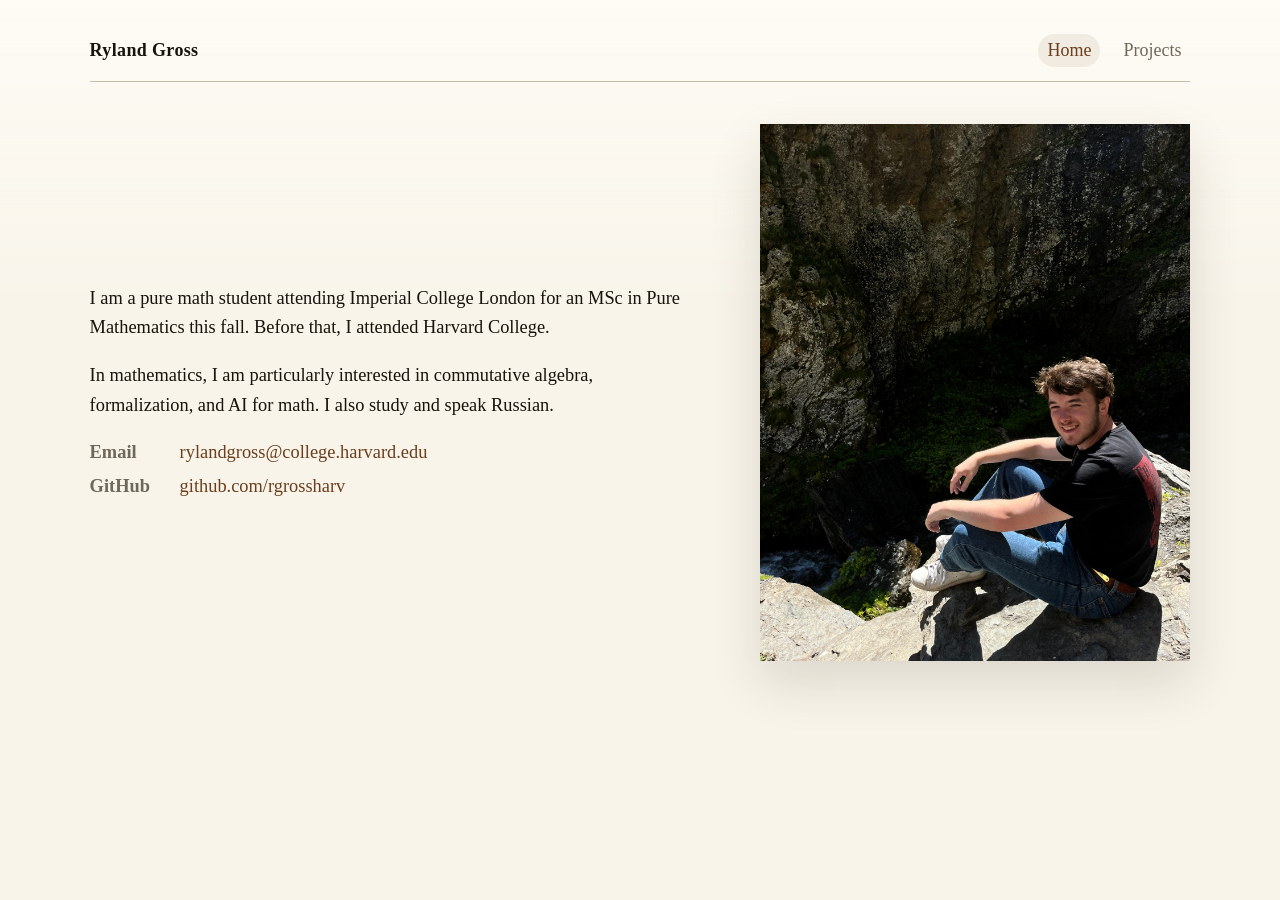
==== index.html @ 76264992 "Add GIMPS status to projects" ====
<!DOCTYPE html>
<html lang="en">
<head>
  <meta charset="utf-8" />
  <meta name="viewport" content="width=device-width, initial-scale=1" />
  <title>Ryland Gross</title>
  <link rel="stylesheet" href="styles.css?v=20260619" />
</head>
<body>
  <div class="page-shell">
    <header class="site-header" aria-label="Site header">
      <div class="wordmark">Ryland Gross</div>
      <nav class="nav-links" aria-label="Main navigation">
        <a href="index.html" aria-current="page">Home</a>
        <a href="projects.html">Projects</a>
      </nav>
    </header>

    <main>
      <section class="intro-grid">
        <div class="intro-copy">
          <p>
            I am a pure math student attending Imperial College London for an MSc in
            Pure Mathematics this fall. Before that, I attended Harvard College.
          </p>
          <p>
            In mathematics, I am particularly interested in commutative algebra,
            formalization, and AI for math. I also study and speak Russian.
          </p>
          <dl class="contact-list">
            <div>
              <dt>Email</dt>
              <dd><a href="mailto:rylandgross@college.harvard.edu">rylandgross@college.harvard.edu</a></dd>
            </div>
            <div>
              <dt>GitHub</dt>
              <dd><a href="https://github.com/rgrossharv" target="_blank" rel="noreferrer">github.com/rgrossharv</a></dd>
            </div>
          </dl>
        </div>
        <figure class="portrait-frame">
          <img src="IMG_8536.jpeg" alt="Ryland Gross" />
        </figure>
      </section>
    </main>
  </div>
</body>
</html>
---- styles.css ----
:root {
  --paper: #f8f4ea;
  --paper-soft: #fffdf7;
  --ink: #17130d;
  --muted: #6f6759;
  --rule: #c7bda9;
  --rule-soft: #e5dccb;
  --link: #6b3f1d;
  --link-hover: #9c5b28;
  --accent: #35645a;
  --accent-soft: #dbe8e1;
  --shadow: rgba(55, 42, 23, 0.14);
}

* {
  box-sizing: border-box;
}

html {
  background: var(--paper);
}

body {
  margin: 0;
  color: var(--ink);
  font-family: Georgia, "Times New Roman", serif;
  font-size: 18px;
  line-height: 1.6;
  background:
    linear-gradient(180deg, rgba(255, 253, 247, 0.82), rgba(248, 244, 234, 0) 310px),
    var(--paper);
  padding: 34px clamp(20px, 7vw, 96px) 64px;
}

a,
a:visited,
a:hover {
  color: var(--link);
  text-decoration: none;
  transition: color 160ms ease, background-color 160ms ease;
}

a:hover {
  color: var(--link-hover);
}

a:focus-visible {
  border-radius: 3px;
  outline: 2px solid color-mix(in srgb, var(--link) 45%, transparent);
  outline-offset: 3px;
}

.page-shell {
  width: min(1120px, 100%);
  margin: 0 auto;
}

.site-header {
  display: flex;
  align-items: baseline;
  justify-content: space-between;
  gap: 18px;
  border-bottom: 1px solid var(--rule);
  padding-bottom: 14px;
  margin-bottom: 42px;
}

.wordmark {
  font-weight: 700;
  letter-spacing: 0.02em;
}

.nav-links {
  display: flex;
  flex-wrap: wrap;
  justify-content: flex-end;
  gap: 8px 14px;
}

.nav-links a {
  border-radius: 999px;
  color: var(--muted);
  padding: 2px 9px;
}

.nav-links a:hover,
.nav-links a[aria-current="page"] {
  background: rgba(107, 63, 29, 0.08);
  color: var(--link);
}

h1,
h2,
h3,
p {
  margin-top: 0;
}

h1,
h2,
h3 {
  font-size: 1rem;
  line-height: 1.6;
  margin-bottom: 0.35em;
}

h1 {
  font-weight: 700;
}

h2,
h3 {
  font-weight: 700;
}

p {
  margin-bottom: 1em;
}

.intro-grid {
  display: grid;
  grid-template-columns: minmax(0, 1fr) minmax(320px, 430px);
  gap: clamp(32px, 7vw, 80px);
  align-items: center;
  font-size: 1.15rem;
}

.contact-list {
  display: grid;
  gap: 4px;
  margin: 18px 0 0;
}

.contact-list div {
  display: grid;
  grid-template-columns: 78px minmax(0, 1fr);
  gap: 12px;
}

.contact-list dt {
  font-weight: 700;
  color: var(--muted);
}

.contact-list dd {
  margin: 0;
  overflow-wrap: anywhere;
}

.portrait-frame {
  margin: 0;
}

.portrait-frame img {
  box-shadow: 0 22px 48px var(--shadow);
  display: block;
  width: 100%;
  aspect-ratio: 4 / 5;
  object-fit: cover;
  object-position: 42% 52%;
}

.project-ledger {
  display: grid;
  gap: 18px;
}

.project-entry {
  display: grid;
  grid-template-columns: 160px minmax(0, 1fr);
  gap: 18px;
}

.project-entry-featured {
  border-top: 1px solid var(--rule);
  padding-top: 18px;
}

.project-entry + .project-entry {
  margin-top: 4px;
}

.project-meta {
  color: var(--muted);
  font-style: italic;
}

.projects-intro {
  margin-bottom: 38px;
  max-width: 760px;
}

.projects-intro h1,
.gimps-heading h2 {
  font-size: 1.9rem;
  font-weight: 400;
  line-height: 1.18;
  margin-bottom: 0.42em;
}

.projects-intro p:last-child,
.gimps-heading p {
  color: var(--muted);
}

.section-kicker {
  color: var(--accent);
  font-size: 0.82rem;
  font-style: italic;
  margin-bottom: 0.5em;
}

.gimps-section {
  border-top: 1px solid var(--rule);
  margin-top: 42px;
  padding-top: 28px;
}

.gimps-heading {
  display: grid;
  grid-template-columns: minmax(0, 1fr) minmax(240px, 430px);
  gap: 18px;
  margin-bottom: 22px;
}

.gimps-heading p {
  margin-bottom: 0;
}

.gimps-grid {
  display: grid;
  gap: 16px;
  grid-template-columns: repeat(2, minmax(0, 1fr));
}

.gimps-card {
  background: color-mix(in srgb, var(--paper-soft) 78%, transparent);
  border: 1px solid var(--rule-soft);
  box-shadow: 0 12px 30px rgba(55, 42, 23, 0.07);
  padding: 18px;
}

.gimps-card h3,
.gimps-card p {
  margin-bottom: 0;
}

.gimps-card > p {
  color: var(--muted);
  margin-top: 4px;
}

.gimps-card-header {
  align-items: start;
  display: flex;
  gap: 12px;
  justify-content: space-between;
}

.status-pill {
  border: 1px solid var(--rule);
  color: var(--muted);
  font-size: 0.78rem;
  line-height: 1.2;
  padding: 4px 8px;
  white-space: nowrap;
}

.status-pill-running {
  background: var(--accent-soft);
  border-color: color-mix(in srgb, var(--accent) 38%, var(--rule));
  color: var(--accent);
}

.gimps-progress {
  margin: 16px 0 4px;
}

.gimps-progress-track {
  background: var(--rule-soft);
  height: 8px;
  overflow: hidden;
}

.gimps-progress-track span {
  background: var(--accent);
  display: block;
  height: 100%;
  min-width: 2px;
}

.gimps-details {
  display: grid;
  gap: 9px 14px;
  grid-template-columns: max-content minmax(0, 1fr);
  margin: 16px 0 0;
}

.gimps-details div {
  display: grid;
  gap: 14px;
  grid-column: 1 / -1;
  grid-template-columns: max-content minmax(0, 1fr);
}

.gimps-details dt {
  color: var(--muted);
  font-style: italic;
}

.gimps-details dd {
  margin: 0;
  overflow-wrap: anywhere;
}

.gimps-card-loading {
  grid-column: 1 / -1;
}

.resume-sheet {
  background: transparent;
}

.coming-soon {
  margin: clamp(56px, 13vw, 150px) auto 0;
  max-width: 620px;
  text-align: center;
}

.coming-soon h1 {
  font-size: clamp(2.2rem, 7vw, 4.6rem);
  font-weight: 400;
  line-height: 1;
  margin-bottom: 0.24em;
}

.coming-soon p {
  color: var(--muted);
  margin: 0 auto;
  max-width: 34rem;
}

@media (max-width: 760px) {
  body {
    font-size: 17px;
    padding: 18px 16px 40px;
  }

  .site-header,
  .intro-grid,
  .project-entry,
  .resume-item,
  .gimps-heading,
  .gimps-grid {
    grid-template-columns: 1fr;
  }

  .site-header {
    display: grid;
  }

  .nav-links {
    justify-content: flex-start;
  }

  .gimps-details,
  .gimps-details div {
    grid-template-columns: 1fr;
  }
}
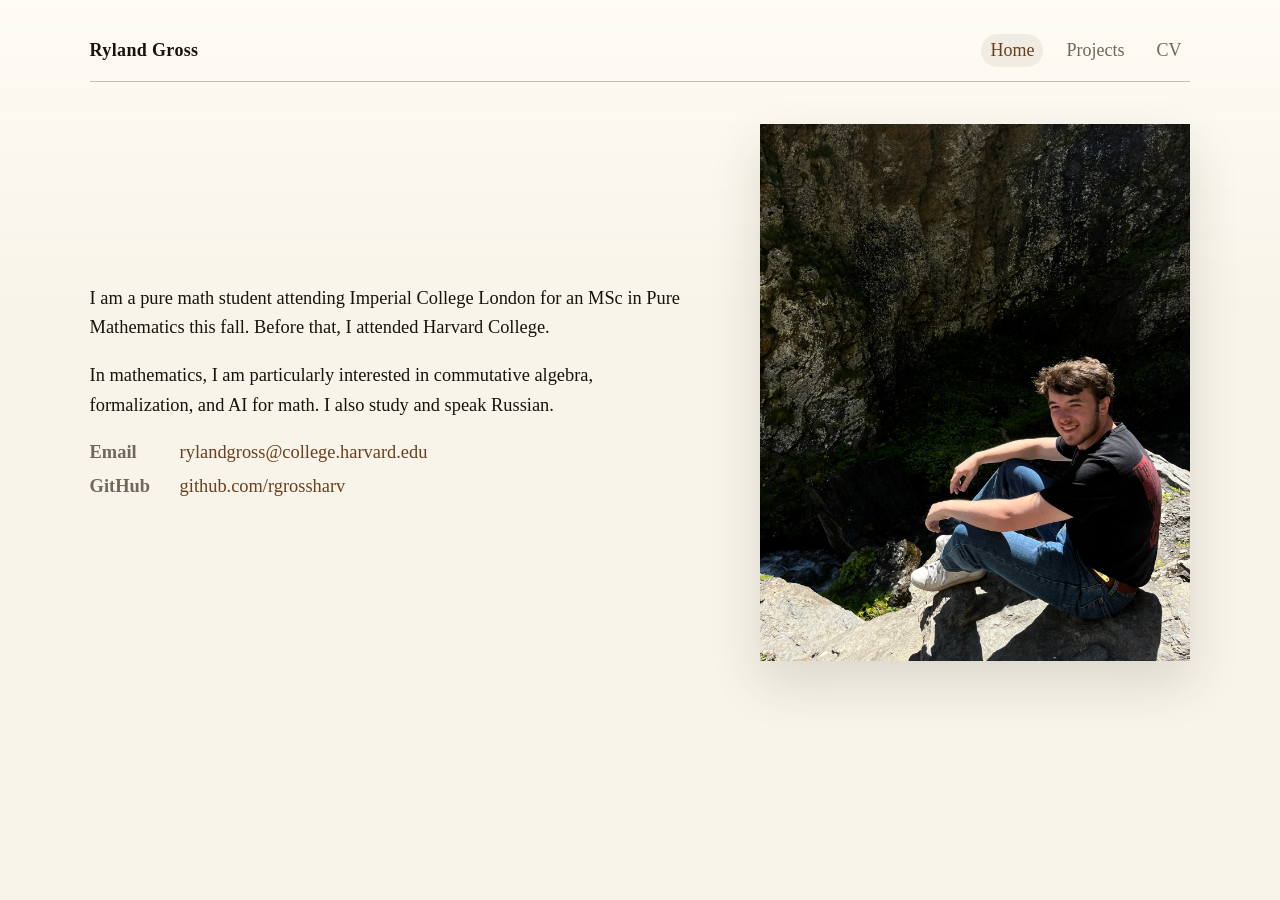
==== commit e912f022: "Add CV link to header" ====
--- a/index.html
+++ b/index.html
@@ -4,7 +4,7 @@
   <meta charset="utf-8" />
   <meta name="viewport" content="width=device-width, initial-scale=1" />
   <title>Ryland Gross</title>
-  <link rel="stylesheet" href="styles.css?v=20260619" />
+  <link rel="stylesheet" href="styles.css?v=20260620" />
 </head>
 <body>
   <div class="page-shell">
@@ -13,6 +13,7 @@
       <nav class="nav-links" aria-label="Main navigation">
         <a href="index.html" aria-current="page">Home</a>
         <a href="projects.html">Projects</a>
+        <a href="CV.pdf">CV</a>
       </nav>
     </header>
 
--- a/styles.css
+++ b/styles.css
@@ -176,6 +176,11 @@
   padding-top: 18px;
 }
 
+.project-entry-featured:first-child {
+  border-top: 0;
+  padding-top: 0;
+}
+
 .project-entry + .project-entry {
   margin-top: 4px;
 }
@@ -185,52 +190,11 @@
   font-style: italic;
 }
 
-.projects-intro {
-  margin-bottom: 38px;
-  max-width: 760px;
-}
-
-.projects-intro h1,
-.gimps-heading h2 {
-  font-size: 1.9rem;
-  font-weight: 400;
-  line-height: 1.18;
-  margin-bottom: 0.42em;
-}
-
-.projects-intro p:last-child,
-.gimps-heading p {
-  color: var(--muted);
-}
-
-.section-kicker {
-  color: var(--accent);
-  font-size: 0.82rem;
-  font-style: italic;
-  margin-bottom: 0.5em;
-}
-
-.gimps-section {
-  border-top: 1px solid var(--rule);
-  margin-top: 42px;
-  padding-top: 28px;
-}
-
-.gimps-heading {
-  display: grid;
-  grid-template-columns: minmax(0, 1fr) minmax(240px, 430px);
-  gap: 18px;
-  margin-bottom: 22px;
-}
-
-.gimps-heading p {
-  margin-bottom: 0;
-}
-
 .gimps-grid {
   display: grid;
   gap: 16px;
   grid-template-columns: repeat(2, minmax(0, 1fr));
+  margin-top: 18px;
 }
 
 .gimps-card {
@@ -350,7 +314,6 @@
   .intro-grid,
   .project-entry,
   .resume-item,
-  .gimps-heading,
   .gimps-grid {
     grid-template-columns: 1fr;
   }
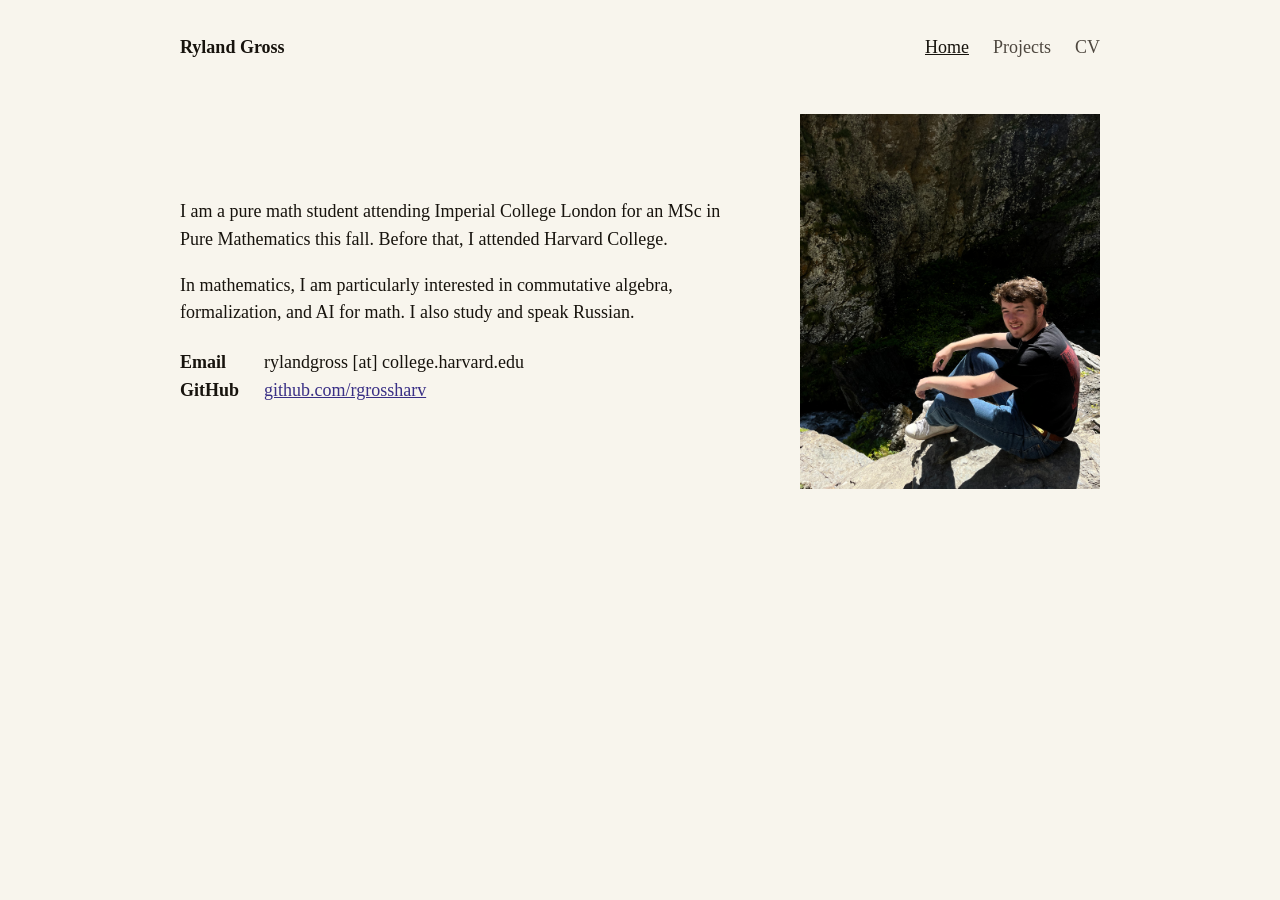
==== commit 99336fa5: "Simplify website and reorganize projects" ====
--- a/index.html
+++ b/index.html
@@ -3,46 +3,44 @@
 <head>
   <meta charset="utf-8" />
   <meta name="viewport" content="width=device-width, initial-scale=1" />
+  <meta name="description" content="Ryland Gross — pure mathematics and formalization." />
   <title>Ryland Gross</title>
-  <link rel="stylesheet" href="styles.css?v=20260620" />
+  <link rel="stylesheet" href="styles.css?v=20260818b" />
 </head>
 <body>
   <div class="page-shell">
-    <header class="site-header" aria-label="Site header">
-      <div class="wordmark">Ryland Gross</div>
-      <nav class="nav-links" aria-label="Main navigation">
+    <header class="site-header">
+      <a class="wordmark" href="index.html">Ryland Gross</a>
+      <nav aria-label="Main navigation">
         <a href="index.html" aria-current="page">Home</a>
         <a href="projects.html">Projects</a>
         <a href="CV.pdf">CV</a>
       </nav>
     </header>
 
-    <main>
-      <section class="intro-grid">
-        <div class="intro-copy">
-          <p>
-            I am a pure math student attending Imperial College London for an MSc in
-            Pure Mathematics this fall. Before that, I attended Harvard College.
-          </p>
-          <p>
-            In mathematics, I am particularly interested in commutative algebra,
-            formalization, and AI for math. I also study and speak Russian.
-          </p>
-          <dl class="contact-list">
-            <div>
-              <dt>Email</dt>
-              <dd><a href="mailto:rylandgross@college.harvard.edu">rylandgross@college.harvard.edu</a></dd>
-            </div>
-            <div>
-              <dt>GitHub</dt>
-              <dd><a href="https://github.com/rgrossharv" target="_blank" rel="noreferrer">github.com/rgrossharv</a></dd>
-            </div>
-          </dl>
-        </div>
-        <figure class="portrait-frame">
-          <img src="IMG_8536.jpeg" alt="Ryland Gross" />
-        </figure>
-      </section>
+    <main class="home-layout">
+      <div>
+        <p>
+          I am a pure math student attending Imperial College London for an MSc in
+          Pure Mathematics this fall. Before that, I attended Harvard College.
+        </p>
+        <p>
+          In mathematics, I am particularly interested in commutative algebra,
+          formalization, and AI for math. I also study and speak Russian.
+        </p>
+        <dl class="contact-list">
+          <div>
+            <dt>Email</dt>
+            <dd>rylandgross [at] college.harvard.edu</dd>
+          </div>
+          <div>
+            <dt>GitHub</dt>
+            <dd><a href="https://github.com/rgrossharv" target="_blank" rel="noreferrer">github.com/rgrossharv</a></dd>
+          </div>
+        </dl>
+      </div>
+
+      <img class="portrait" src="IMG_8536.jpeg" alt="Ryland Gross" />
     </main>
   </div>
 </body>
--- a/styles.css
+++ b/styles.css
@@ -1,158 +1,82 @@
-:root {
-  --paper: #f8f4ea;
-  --paper-soft: #fffdf7;
-  --ink: #17130d;
-  --muted: #6f6759;
-  --rule: #c7bda9;
-  --rule-soft: #e5dccb;
-  --link: #6b3f1d;
-  --link-hover: #9c5b28;
-  --accent: #35645a;
-  --accent-soft: #dbe8e1;
-  --shadow: rgba(55, 42, 23, 0.14);
-}
-
 * {
   box-sizing: border-box;
 }
 
-html {
-  background: var(--paper);
-}
-
 body {
   margin: 0;
-  color: var(--ink);
+  color: #17130d;
+  background: #f8f5ed;
   font-family: Georgia, "Times New Roman", serif;
   font-size: 18px;
-  line-height: 1.6;
-  background:
-    linear-gradient(180deg, rgba(255, 253, 247, 0.82), rgba(248, 244, 234, 0) 310px),
-    var(--paper);
-  padding: 34px clamp(20px, 7vw, 96px) 64px;
-}
-
-a,
-a:visited,
+  line-height: 1.55;
+}
+
+a {
+  color: #392f85;
+}
+
 a:hover {
-  color: var(--link);
-  text-decoration: none;
-  transition: color 160ms ease, background-color 160ms ease;
-}
-
-a:hover {
-  color: var(--link-hover);
-}
-
-a:focus-visible {
-  border-radius: 3px;
-  outline: 2px solid color-mix(in srgb, var(--link) 45%, transparent);
-  outline-offset: 3px;
+  color: #7d271f;
 }
 
 .page-shell {
-  width: min(1120px, 100%);
+  width: min(920px, calc(100% - 40px));
   margin: 0 auto;
+  padding: 34px 0 60px;
 }
 
 .site-header {
   display: flex;
   align-items: baseline;
   justify-content: space-between;
-  gap: 18px;
-  border-bottom: 1px solid var(--rule);
-  padding-bottom: 14px;
-  margin-bottom: 42px;
+  gap: 24px;
+  margin-bottom: 52px;
 }
 
 .wordmark {
+  color: inherit;
   font-weight: 700;
-  letter-spacing: 0.02em;
-}
-
-.nav-links {
+  text-decoration: none;
+}
+
+.site-header nav {
   display: flex;
-  flex-wrap: wrap;
-  justify-content: flex-end;
-  gap: 8px 14px;
-}
-
-.nav-links a {
-  border-radius: 999px;
-  color: var(--muted);
-  padding: 2px 9px;
-}
-
-.nav-links a:hover,
-.nav-links a[aria-current="page"] {
-  background: rgba(107, 63, 29, 0.08);
-  color: var(--link);
-}
-
-h1,
-h2,
-h3,
+  gap: 24px;
+}
+
+.site-header nav a {
+  color: #4e473f;
+  text-decoration: none;
+}
+
+.site-header nav a:hover,
+.site-header nav a[aria-current="page"] {
+  color: #17130d;
+  text-decoration: underline;
+}
+
+h1 {
+  margin: 0 0 24px;
+  font-size: 1.55rem;
+}
+
+h2 {
+  margin: 0 0 4px;
+  font-size: 1.05rem;
+}
+
 p {
-  margin-top: 0;
-}
-
-h1,
-h2,
-h3 {
-  font-size: 1rem;
-  line-height: 1.6;
-  margin-bottom: 0.35em;
-}
-
-h1 {
-  font-weight: 700;
-}
-
-h2,
-h3 {
-  font-weight: 700;
-}
-
-p {
-  margin-bottom: 1em;
-}
-
-.intro-grid {
+  margin: 0 0 1em;
+}
+
+.home-layout {
   display: grid;
-  grid-template-columns: minmax(0, 1fr) minmax(320px, 430px);
-  gap: clamp(32px, 7vw, 80px);
+  grid-template-columns: minmax(0, 1fr) 300px;
+  gap: 52px;
   align-items: center;
-  font-size: 1.15rem;
-}
-
-.contact-list {
-  display: grid;
-  gap: 4px;
-  margin: 18px 0 0;
-}
-
-.contact-list div {
-  display: grid;
-  grid-template-columns: 78px minmax(0, 1fr);
-  gap: 12px;
-}
-
-.contact-list dt {
-  font-weight: 700;
-  color: var(--muted);
-}
-
-.contact-list dd {
-  margin: 0;
-  overflow-wrap: anywhere;
-}
-
-.portrait-frame {
-  margin: 0;
-}
-
-.portrait-frame img {
-  box-shadow: 0 22px 48px var(--shadow);
+}
+
+.portrait {
   display: block;
   width: 100%;
   aspect-ratio: 4 / 5;
@@ -160,174 +84,128 @@
   object-position: 42% 52%;
 }
 
-.project-ledger {
+.contact-list {
+  margin: 22px 0 0;
+}
+
+.contact-list div {
   display: grid;
-  gap: 18px;
-}
-
-.project-entry {
-  display: grid;
-  grid-template-columns: 160px minmax(0, 1fr);
-  gap: 18px;
-}
-
-.project-entry-featured {
-  border-top: 1px solid var(--rule);
-  padding-top: 18px;
-}
-
-.project-entry-featured:first-child {
-  border-top: 0;
-  padding-top: 0;
-}
-
-.project-entry + .project-entry {
-  margin-top: 4px;
-}
-
-.project-meta {
-  color: var(--muted);
-  font-style: italic;
-}
-
-.gimps-grid {
-  display: grid;
-  gap: 16px;
-  grid-template-columns: repeat(2, minmax(0, 1fr));
-  margin-top: 18px;
-}
-
-.gimps-card {
-  background: color-mix(in srgb, var(--paper-soft) 78%, transparent);
-  border: 1px solid var(--rule-soft);
-  box-shadow: 0 12px 30px rgba(55, 42, 23, 0.07);
-  padding: 18px;
-}
-
-.gimps-card h3,
-.gimps-card p {
-  margin-bottom: 0;
-}
-
-.gimps-card > p {
-  color: var(--muted);
-  margin-top: 4px;
-}
-
-.gimps-card-header {
-  align-items: start;
-  display: flex;
+  grid-template-columns: 72px minmax(0, 1fr);
   gap: 12px;
-  justify-content: space-between;
-}
-
-.status-pill {
-  border: 1px solid var(--rule);
-  color: var(--muted);
-  font-size: 0.78rem;
-  line-height: 1.2;
-  padding: 4px 8px;
-  white-space: nowrap;
-}
-
-.status-pill-running {
-  background: var(--accent-soft);
-  border-color: color-mix(in srgb, var(--accent) 38%, var(--rule));
-  color: var(--accent);
-}
-
-.gimps-progress {
-  margin: 16px 0 4px;
-}
-
-.gimps-progress-track {
-  background: var(--rule-soft);
-  height: 8px;
-  overflow: hidden;
-}
-
-.gimps-progress-track span {
-  background: var(--accent);
-  display: block;
-  height: 100%;
-  min-width: 2px;
-}
-
-.gimps-details {
-  display: grid;
-  gap: 9px 14px;
-  grid-template-columns: max-content minmax(0, 1fr);
-  margin: 16px 0 0;
-}
-
-.gimps-details div {
-  display: grid;
-  gap: 14px;
-  grid-column: 1 / -1;
-  grid-template-columns: max-content minmax(0, 1fr);
-}
-
-.gimps-details dt {
-  color: var(--muted);
-  font-style: italic;
-}
-
-.gimps-details dd {
+}
+
+.contact-list dt {
+  font-weight: 700;
+}
+
+.contact-list dd {
   margin: 0;
   overflow-wrap: anywhere;
 }
 
-.gimps-card-loading {
-  grid-column: 1 / -1;
-}
-
-.resume-sheet {
-  background: transparent;
-}
-
-.coming-soon {
-  margin: clamp(56px, 13vw, 150px) auto 0;
-  max-width: 620px;
-  text-align: center;
-}
-
-.coming-soon h1 {
-  font-size: clamp(2.2rem, 7vw, 4.6rem);
-  font-weight: 400;
-  line-height: 1;
-  margin-bottom: 0.24em;
-}
-
-.coming-soon p {
-  color: var(--muted);
-  margin: 0 auto;
-  max-width: 34rem;
-}
-
-@media (max-width: 760px) {
+.projects-list {
+  padding-top: 4px;
+}
+
+.project {
+  display: grid;
+  grid-template-columns: minmax(210px, 280px) minmax(0, 1fr);
+  gap: 40px;
+  align-items: start;
+  margin-bottom: 36px;
+}
+
+.project-primary {
+  margin-bottom: 54px;
+}
+
+.project-copy p:last-child {
+  margin-bottom: 0;
+}
+
+.project-meta {
+  margin-bottom: 8px;
+  color: #645e55;
+  font-size: 0.85rem;
+  font-style: italic;
+}
+
+.status-drawer {
+  margin-top: 8px;
+  font-size: 0.9rem;
+}
+
+.status-drawer summary {
+  color: #392f85;
+  cursor: pointer;
+  text-decoration: underline;
+}
+
+.gimps-card,
+.gimps-completed-result {
+  margin-top: 12px;
+}
+
+.gimps-card-header {
+  display: flex;
+  justify-content: space-between;
+  gap: 16px;
+}
+
+.gimps-card h4,
+.gimps-card p,
+.gimps-completed-result p {
+  margin-bottom: 0;
+}
+
+.status-pill {
+  color: #645e55;
+  font-size: 0.8rem;
+}
+
+.status-pill-running {
+  color: #315a3c;
+}
+
+@media (max-width: 650px) {
   body {
     font-size: 17px;
-    padding: 18px 16px 40px;
-  }
-
-  .site-header,
-  .intro-grid,
-  .project-entry,
-  .resume-item,
-  .gimps-grid {
+  }
+
+  .page-shell {
+    width: min(920px, calc(100% - 28px));
+    padding-top: 22px;
+  }
+
+  .site-header {
+    display: block;
+    margin-bottom: 36px;
+  }
+
+  .site-header nav {
+    gap: 18px;
+    margin-top: 8px;
+  }
+
+  .home-layout {
     grid-template-columns: 1fr;
-  }
-
-  .site-header {
-    display: grid;
-  }
-
-  .nav-links {
-    justify-content: flex-start;
-  }
-
-  .gimps-details,
-  .gimps-details div {
+    gap: 30px;
+  }
+
+  .portrait {
+    width: min(100%, 320px);
+  }
+
+}
+
+@media (max-width: 520px) {
+  .project {
     grid-template-columns: 1fr;
-  }
-}
+    gap: 5px;
+    margin-bottom: 32px;
+  }
+
+  .project-primary {
+    margin-bottom: 46px;
+  }
+}
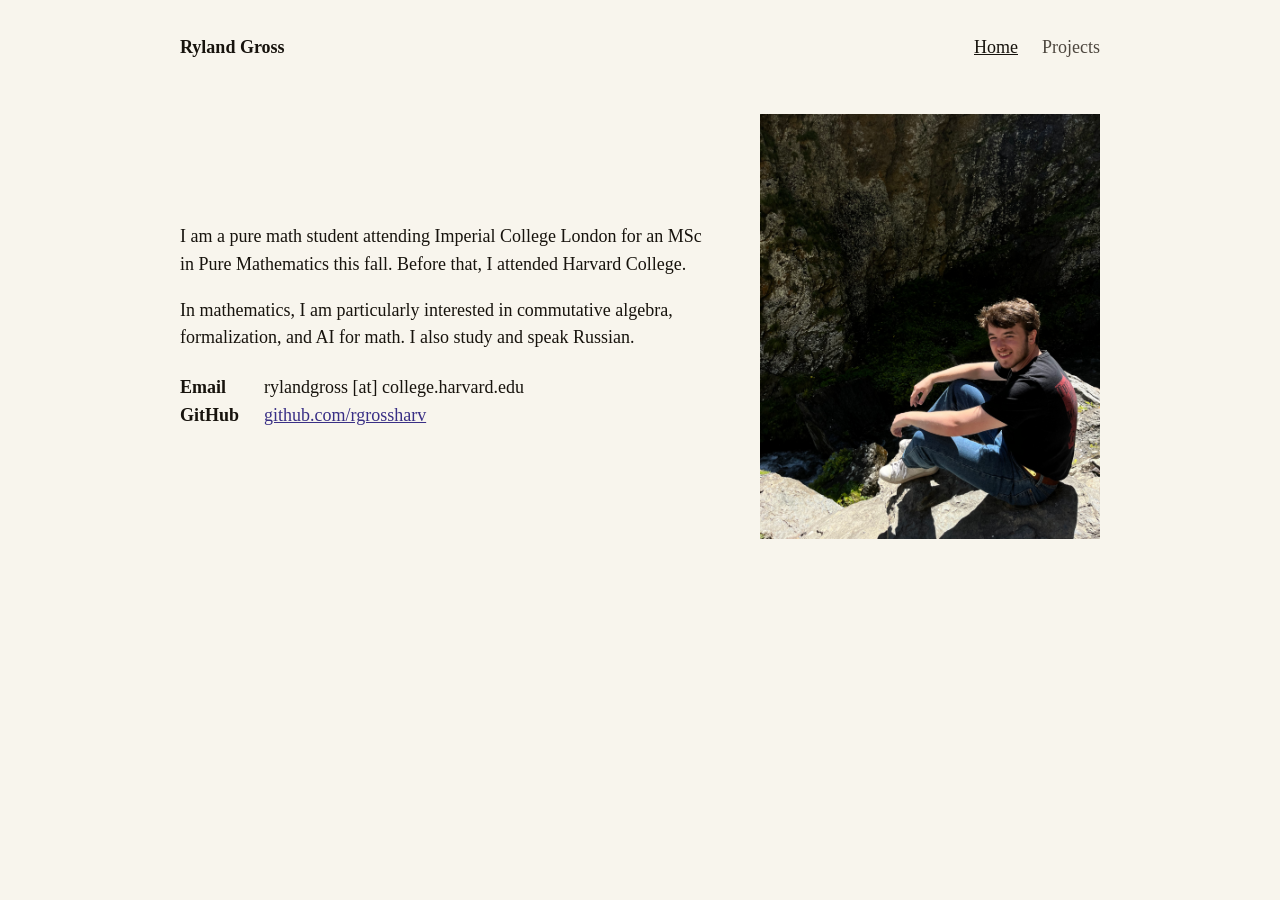
==== commit 2f385fec: "Simplify personal site" ====
--- a/index.html
+++ b/index.html
@@ -5,7 +5,7 @@
   <meta name="viewport" content="width=device-width, initial-scale=1" />
   <meta name="description" content="Ryland Gross — pure mathematics and formalization." />
   <title>Ryland Gross</title>
-  <link rel="stylesheet" href="styles.css?v=20260818b" />
+  <link rel="stylesheet" href="styles.css?v=20260926" />
 </head>
 <body>
   <div class="page-shell">
@@ -14,7 +14,6 @@
       <nav aria-label="Main navigation">
         <a href="index.html" aria-current="page">Home</a>
         <a href="projects.html">Projects</a>
-        <a href="CV.pdf">CV</a>
       </nav>
     </header>
 
--- a/styles.css
+++ b/styles.css
@@ -71,8 +71,8 @@
 
 .home-layout {
   display: grid;
-  grid-template-columns: minmax(0, 1fr) 300px;
-  gap: 52px;
+  grid-template-columns: minmax(0, 1fr) 340px;
+  gap: 42px;
   align-items: center;
 }
 
@@ -115,10 +115,6 @@
   margin-bottom: 36px;
 }
 
-.project-primary {
-  margin-bottom: 54px;
-}
-
 .project-copy p:last-child {
   margin-bottom: 0;
 }
@@ -130,41 +126,15 @@
   font-style: italic;
 }
 
-.status-drawer {
-  margin-top: 8px;
+.project-note,
+.project-aside {
   font-size: 0.9rem;
+  color: #645e55;
 }
 
-.status-drawer summary {
-  color: #392f85;
-  cursor: pointer;
-  text-decoration: underline;
-}
-
-.gimps-card,
-.gimps-completed-result {
-  margin-top: 12px;
-}
-
-.gimps-card-header {
-  display: flex;
-  justify-content: space-between;
-  gap: 16px;
-}
-
-.gimps-card h4,
-.gimps-card p,
-.gimps-completed-result p {
-  margin-bottom: 0;
-}
-
-.status-pill {
-  color: #645e55;
-  font-size: 0.8rem;
-}
-
-.status-pill-running {
-  color: #315a3c;
+.project-aside {
+  margin-top: 4px;
+  font-size: 0.82rem;
 }
 
 @media (max-width: 650px) {
@@ -193,7 +163,7 @@
   }
 
   .portrait {
-    width: min(100%, 320px);
+    width: min(100%, 340px);
   }
 
 }
@@ -205,7 +175,4 @@
     margin-bottom: 32px;
   }
 
-  .project-primary {
-    margin-bottom: 46px;
-  }
 }
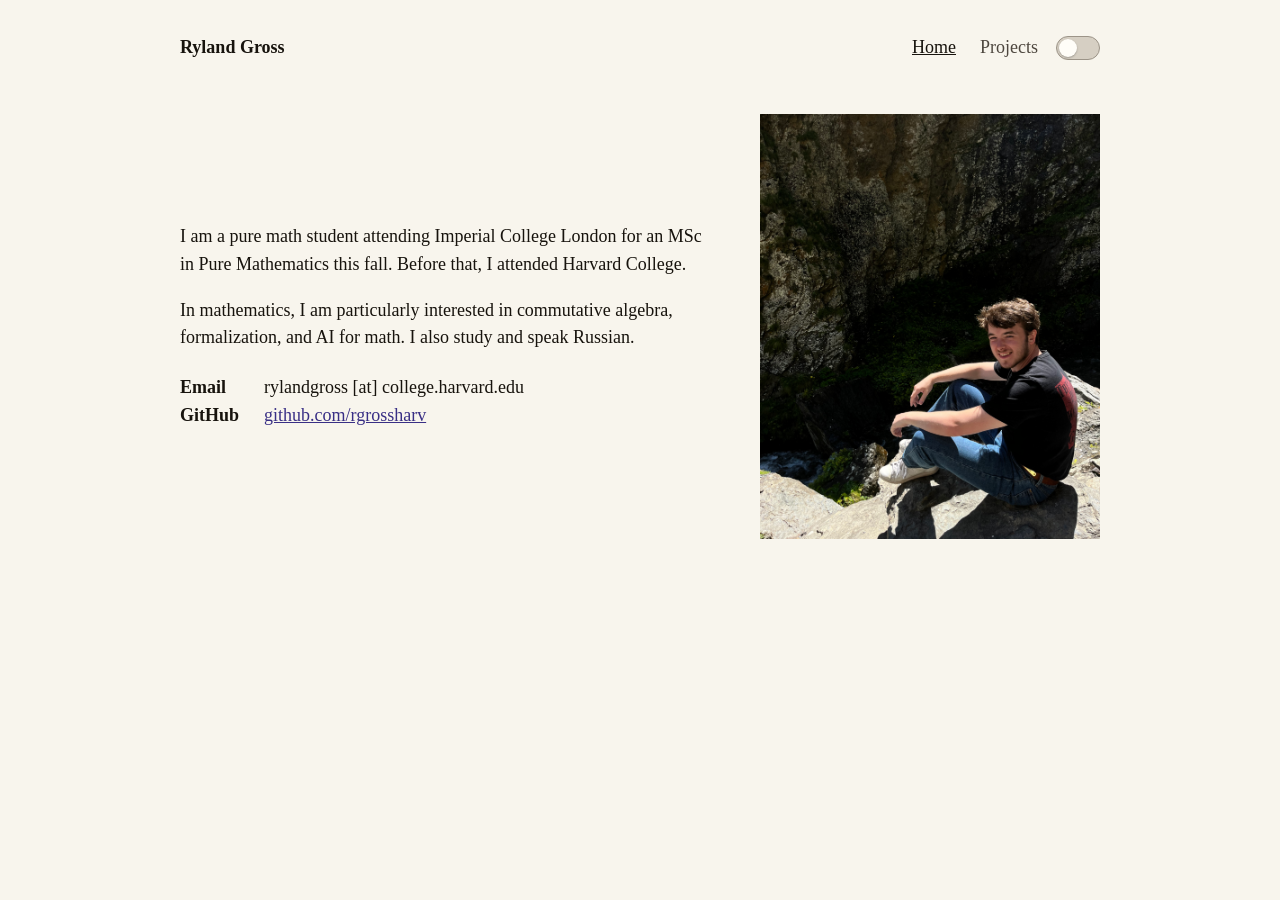
==== commit 70c5885d: "update and further simplify personal site and give extra details about dobackchess.com" ====
--- a/index.html
+++ b/index.html
@@ -5,16 +5,36 @@
   <meta name="viewport" content="width=device-width, initial-scale=1" />
   <meta name="description" content="Ryland Gross — pure mathematics and formalization." />
   <title>Ryland Gross</title>
-  <link rel="stylesheet" href="styles.css?v=20260926" />
+  <link rel="stylesheet" href="styles.css?v=20260926c" />
+  <script>
+    (() => {
+      let savedTheme = null;
+      try {
+        savedTheme = localStorage.getItem("theme");
+      } catch (_) {
+        // Use the system preference when storage is unavailable.
+      }
+
+      const theme = savedTheme === "dark" || savedTheme === "light"
+        ? savedTheme
+        : window.matchMedia("(prefers-color-scheme: dark)").matches ? "dark" : "light";
+      document.documentElement.dataset.theme = theme;
+    })();
+  </script>
 </head>
 <body>
   <div class="page-shell">
     <header class="site-header">
       <a class="wordmark" href="index.html">Ryland Gross</a>
-      <nav aria-label="Main navigation">
-        <a href="index.html" aria-current="page">Home</a>
-        <a href="projects.html">Projects</a>
-      </nav>
+      <div class="header-actions">
+        <nav aria-label="Main navigation">
+          <a href="index.html" aria-current="page">Home</a>
+          <a href="projects.html">Projects</a>
+        </nav>
+        <button class="theme-toggle" type="button" role="switch" aria-checked="false" aria-label="Toggle dark mode">
+          <span class="theme-toggle-thumb" aria-hidden="true"></span>
+        </button>
+      </div>
     </header>
 
     <main class="home-layout">
@@ -42,5 +62,6 @@
       <img class="portrait" src="IMG_8536.jpeg" alt="Ryland Gross" />
     </main>
   </div>
+  <script src="theme.js?v=20260926c" defer></script>
 </body>
 </html>
--- a/styles.css
+++ b/styles.css
@@ -1,22 +1,67 @@
+:root {
+  color-scheme: light;
+  --background: #f8f5ed;
+  --text: #17130d;
+  --link: #392f85;
+  --link-hover: #7d271f;
+  --nav-link: #4e473f;
+  --muted: #645e55;
+  --toggle-track: #d6cfc3;
+  --toggle-border: #9c9488;
+  --toggle-thumb: #fffdf8;
+}
+
+html[data-theme="dark"] {
+  color-scheme: dark;
+  --background: #181613;
+  --text: #f0ece4;
+  --link: #beb7ff;
+  --link-hover: #ffb5a9;
+  --nav-link: #c7c0b6;
+  --muted: #b5ada1;
+  --toggle-track: #55504a;
+  --toggle-border: #918a80;
+  --toggle-thumb: #f0ece4;
+}
+
+@media (prefers-color-scheme: dark) {
+  html:not([data-theme]) {
+    color-scheme: dark;
+    --background: #181613;
+    --text: #f0ece4;
+    --link: #beb7ff;
+    --link-hover: #ffb5a9;
+    --nav-link: #c7c0b6;
+    --muted: #b5ada1;
+    --toggle-track: #55504a;
+    --toggle-border: #918a80;
+    --toggle-thumb: #f0ece4;
+  }
+
+  html:not([data-theme]) .theme-toggle-thumb {
+    transform: translateX(20px);
+  }
+}
+
 * {
   box-sizing: border-box;
 }
 
 body {
   margin: 0;
-  color: #17130d;
-  background: #f8f5ed;
+  color: var(--text);
+  background: var(--background);
   font-family: Georgia, "Times New Roman", serif;
   font-size: 18px;
   line-height: 1.55;
 }
 
 a {
-  color: #392f85;
+  color: var(--link);
 }
 
 a:hover {
-  color: #7d271f;
+  color: var(--link-hover);
 }
 
 .page-shell {
@@ -44,15 +89,57 @@
   gap: 24px;
 }
 
+.header-actions {
+  display: flex;
+  align-items: center;
+  gap: 18px;
+}
+
 .site-header nav a {
-  color: #4e473f;
+  color: var(--nav-link);
   text-decoration: none;
 }
 
 .site-header nav a:hover,
 .site-header nav a[aria-current="page"] {
-  color: #17130d;
+  color: var(--text);
   text-decoration: underline;
+}
+
+.theme-toggle {
+  display: inline-flex;
+  width: 44px;
+  height: 24px;
+  flex: 0 0 auto;
+  align-items: center;
+  padding: 2px;
+  border: 1px solid var(--toggle-border);
+  border-radius: 999px;
+  background: var(--toggle-track);
+  cursor: pointer;
+}
+
+.theme-toggle:hover {
+  border-color: var(--link);
+}
+
+.theme-toggle:focus-visible {
+  outline: 2px solid var(--link);
+  outline-offset: 3px;
+}
+
+.theme-toggle-thumb {
+  display: block;
+  width: 18px;
+  height: 18px;
+  border-radius: 50%;
+  background: var(--toggle-thumb);
+  box-shadow: 0 1px 2px rgb(0 0 0 / 25%);
+  transition: transform 160ms ease;
+}
+
+html[data-theme="dark"] .theme-toggle-thumb {
+  transform: translateX(20px);
 }
 
 h1 {
@@ -121,20 +208,14 @@
 
 .project-meta {
   margin-bottom: 8px;
-  color: #645e55;
+  color: var(--muted);
   font-size: 0.85rem;
   font-style: italic;
 }
 
-.project-note,
-.project-aside {
+.project-note {
   font-size: 0.9rem;
-  color: #645e55;
-}
-
-.project-aside {
-  margin-top: 4px;
-  font-size: 0.82rem;
+  color: var(--muted);
 }
 
 @media (max-width: 650px) {
@@ -152,9 +233,14 @@
     margin-bottom: 36px;
   }
 
+  .header-actions {
+    justify-content: space-between;
+    margin-top: 8px;
+  }
+
   .site-header nav {
     gap: 18px;
-    margin-top: 8px;
+    margin-top: 0;
   }
 
   .home-layout {
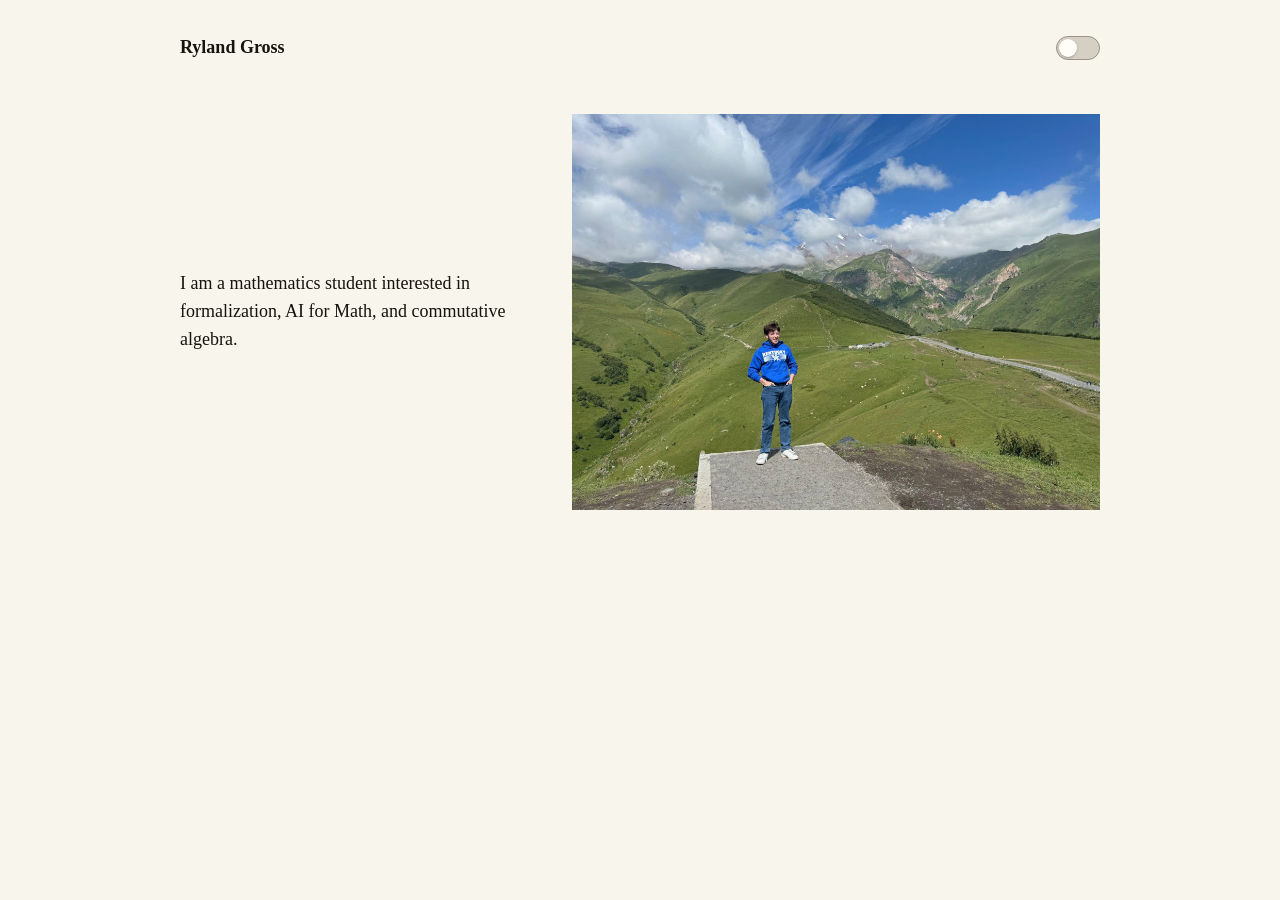
==== commit dd633532: "simp" ====
--- a/index.html
+++ b/index.html
@@ -3,9 +3,9 @@
 <head>
   <meta charset="utf-8" />
   <meta name="viewport" content="width=device-width, initial-scale=1" />
-  <meta name="description" content="Ryland Gross — pure mathematics and formalization." />
+  <meta name="description" content="Ryland Gross is a mathematics student interested in formalization, AI for Math, and commutative algebra." />
   <title>Ryland Gross</title>
-  <link rel="stylesheet" href="styles.css?v=20260926c" />
+  <link rel="stylesheet" href="styles.css?v=20261121b" />
   <script>
     (() => {
       let savedTheme = null;
@@ -26,40 +26,16 @@
   <div class="page-shell">
     <header class="site-header">
       <a class="wordmark" href="index.html">Ryland Gross</a>
-      <div class="header-actions">
-        <nav aria-label="Main navigation">
-          <a href="index.html" aria-current="page">Home</a>
-          <a href="projects.html">Projects</a>
-        </nav>
-        <button class="theme-toggle" type="button" role="switch" aria-checked="false" aria-label="Toggle dark mode">
-          <span class="theme-toggle-thumb" aria-hidden="true"></span>
-        </button>
-      </div>
+      <button class="theme-toggle" type="button" role="switch" aria-checked="false" aria-label="Toggle dark mode">
+        <span class="theme-toggle-thumb" aria-hidden="true"></span>
+      </button>
     </header>
 
     <main class="home-layout">
-      <div>
-        <p>
-          I am a pure math student attending Imperial College London for an MSc in
-          Pure Mathematics this fall. Before that, I attended Harvard College.
-        </p>
-        <p>
-          In mathematics, I am particularly interested in commutative algebra,
-          formalization, and AI for math. I also study and speak Russian.
-        </p>
-        <dl class="contact-list">
-          <div>
-            <dt>Email</dt>
-            <dd>rylandgross [at] college.harvard.edu</dd>
-          </div>
-          <div>
-            <dt>GitHub</dt>
-            <dd><a href="https://github.com/rgrossharv" target="_blank" rel="noreferrer">github.com/rgrossharv</a></dd>
-          </div>
-        </dl>
-      </div>
-
-      <img class="portrait" src="IMG_8536.jpeg" alt="Ryland Gross" />
+      <p>
+        I am a mathematics student interested in formalization, AI for Math, and commutative algebra.
+      </p>
+      <img class="profile-photo" src="kazbegi.jpg" width="2048" height="1536" alt="Ryland Gross standing in a mountain valley near Kazbegi" />
     </main>
   </div>
   <script src="theme.js?v=20260926c" defer></script>
--- a/styles.css
+++ b/styles.css
@@ -4,7 +4,6 @@
   --text: #17130d;
   --link: #392f85;
   --link-hover: #7d271f;
-  --nav-link: #4e473f;
   --muted: #645e55;
   --toggle-track: #d6cfc3;
   --toggle-border: #9c9488;
@@ -17,11 +16,16 @@
   --text: #f0ece4;
   --link: #beb7ff;
   --link-hover: #ffb5a9;
-  --nav-link: #c7c0b6;
   --muted: #b5ada1;
   --toggle-track: #55504a;
   --toggle-border: #918a80;
   --toggle-thumb: #f0ece4;
+  --calendar-grid: #49443e;
+  --calendar-grid-minor: #37332f;
+  --calendar-surface: #211e1a;
+  --calendar-event: #d8d5d2;
+  --calendar-event-text: #24211f;
+  --calendar-now: #4220d8;
 }
 
 @media (prefers-color-scheme: dark) {
@@ -31,16 +35,30 @@
     --text: #f0ece4;
     --link: #beb7ff;
     --link-hover: #ffb5a9;
-    --nav-link: #c7c0b6;
     --muted: #b5ada1;
     --toggle-track: #55504a;
     --toggle-border: #918a80;
     --toggle-thumb: #f0ece4;
+    --calendar-grid: #49443e;
+    --calendar-grid-minor: #37332f;
+    --calendar-surface: #211e1a;
+    --calendar-event: #d8d5d2;
+    --calendar-event-text: #24211f;
+    --calendar-now: #4220d8;
   }
 
   html:not([data-theme]) .theme-toggle-thumb {
     transform: translateX(20px);
   }
+}
+
+:root {
+  --calendar-grid: #dedbd4;
+  --calendar-grid-minor: #ebe8e2;
+  --calendar-surface: #fffdf8;
+  --calendar-event: #d8d5d2;
+  --calendar-event-text: #24211f;
+  --calendar-now: #4220d8;
 }
 
 * {
@@ -72,7 +90,7 @@
 
 .site-header {
   display: flex;
-  align-items: baseline;
+  align-items: center;
   justify-content: space-between;
   gap: 24px;
   margin-bottom: 52px;
@@ -82,28 +100,6 @@
   color: inherit;
   font-weight: 700;
   text-decoration: none;
-}
-
-.site-header nav {
-  display: flex;
-  gap: 24px;
-}
-
-.header-actions {
-  display: flex;
-  align-items: center;
-  gap: 18px;
-}
-
-.site-header nav a {
-  color: var(--nav-link);
-  text-decoration: none;
-}
-
-.site-header nav a:hover,
-.site-header nav a[aria-current="page"] {
-  color: var(--text);
-  text-decoration: underline;
 }
 
 .theme-toggle {
@@ -147,75 +143,201 @@
   font-size: 1.55rem;
 }
 
-h2 {
-  margin: 0 0 4px;
-  font-size: 1.05rem;
-}
-
 p {
   margin: 0 0 1em;
 }
 
 .home-layout {
   display: grid;
-  grid-template-columns: minmax(0, 1fr) 340px;
-  gap: 42px;
+  grid-template-columns: minmax(0, 2fr) minmax(0, 3fr);
+  gap: 40px;
   align-items: center;
 }
 
-.portrait {
+.home-layout p {
+  margin: 0;
+}
+
+.profile-photo {
   display: block;
   width: 100%;
-  aspect-ratio: 4 / 5;
-  object-fit: cover;
-  object-position: 42% 52%;
-}
-
-.contact-list {
-  margin: 22px 0 0;
-}
-
-.contact-list div {
+  height: auto;
+}
+
+.schedule-shell {
+  width: min(1440px, calc(100% - 40px));
+}
+
+.schedule-heading {
+  display: flex;
+  justify-content: space-between;
+  align-items: end;
+  gap: 24px;
+  margin-bottom: 18px;
+}
+
+.schedule-heading h1 {
+  margin-bottom: 5px;
+}
+
+.schedule-heading p {
+  margin: 0;
+  color: var(--muted);
+  font-size: 0.9rem;
+}
+
+.schedule-timezone {
+  flex: 0 0 auto;
+  padding-bottom: 4px;
+  color: var(--muted);
+  font-family: Arial, Helvetica, sans-serif;
+  font-size: 0.8rem;
+  text-align: right;
+}
+
+.calendar-scroll {
+  overflow-x: auto;
+  border: 1px solid var(--calendar-grid);
+  background: var(--calendar-surface);
+  scrollbar-color: var(--toggle-border) transparent;
+}
+
+.calendar-grid {
+  --hour-height: 76px;
+  --half-hour-height: 38px;
+  min-width: 990px;
+  font-family: Arial, Helvetica, sans-serif;
+  font-size: 13px;
+}
+
+.calendar-head,
+.calendar-body {
   display: grid;
-  grid-template-columns: 72px minmax(0, 1fr);
-  gap: 12px;
-}
-
-.contact-list dt {
-  font-weight: 700;
-}
-
-.contact-list dd {
-  margin: 0;
+  grid-template-columns: 64px repeat(7, minmax(0, 1fr));
+}
+
+.calendar-head {
+  min-height: 56px;
+  border-bottom: 1px solid var(--calendar-grid);
+}
+
+.calendar-head-spacer {
+  border-right: 1px solid var(--calendar-grid);
+}
+
+.calendar-day-heading {
+  padding: 7px 8px 5px;
+  border-right: 1px solid var(--calendar-grid);
+  color: var(--muted);
+}
+
+.calendar-day-heading:last-child,
+.calendar-day:last-child {
+  border-right: 0;
+}
+
+.calendar-day-heading[aria-current="date"] {
+  color: var(--link);
+}
+
+.calendar-day-heading strong,
+.calendar-day-heading span {
+  display: block;
+}
+
+.calendar-day-heading strong {
+  font-size: 1.12rem;
+  font-weight: 500;
+}
+
+.calendar-day-heading span {
+  font-size: 0.72rem;
+}
+
+.calendar-body {
+  align-items: stretch;
+}
+
+.calendar-times {
+  position: relative;
+  border-right: 1px solid var(--calendar-grid);
+  color: var(--muted);
+  font-size: 11px;
+}
+
+.calendar-time-label {
+  position: absolute;
+  right: 7px;
+  width: 50px;
+  transform: translateY(-50%);
+  text-align: right;
+  white-space: nowrap;
+}
+
+.calendar-day {
+  position: relative;
+  border-right: 1px solid var(--calendar-grid);
+  background-color: var(--calendar-surface);
+  background-image:
+    repeating-linear-gradient(to bottom, var(--calendar-grid) 0 1px, transparent 1px var(--hour-height)),
+    repeating-linear-gradient(to bottom, transparent 0 calc(var(--half-hour-height) - 1px), var(--calendar-grid-minor) calc(var(--half-hour-height) - 1px) var(--half-hour-height), transparent var(--half-hour-height) var(--hour-height));
+}
+
+.calendar-day.is-today {
+  background-color: color-mix(in srgb, var(--calendar-surface) 94%, var(--link) 6%);
+}
+
+.calendar-event {
+  position: absolute;
+  z-index: 1;
+  display: flex;
+  flex-direction: column;
+  overflow: hidden;
+  padding: 5px 6px;
+  border-left: 4px solid #6e6a66;
+  border-radius: 4px;
+  background: var(--calendar-event);
+  color: var(--calendar-event-text);
+  line-height: 1.25;
+}
+
+.calendar-event-title {
+  font-weight: 600;
   overflow-wrap: anywhere;
 }
 
-.projects-list {
-  padding-top: 4px;
-}
-
-.project {
-  display: grid;
-  grid-template-columns: minmax(210px, 280px) minmax(0, 1fr);
-  gap: 40px;
-  align-items: start;
-  margin-bottom: 36px;
-}
-
-.project-copy p:last-child {
-  margin-bottom: 0;
-}
-
-.project-meta {
-  margin-bottom: 8px;
-  color: var(--muted);
-  font-size: 0.85rem;
-  font-style: italic;
-}
-
-.project-note {
-  font-size: 0.9rem;
-  color: var(--muted);
+.calendar-event-time {
+  margin-top: 2px;
+  font-size: 0.9em;
+  overflow-wrap: anywhere;
+}
+
+.current-time-indicator {
+  position: absolute;
+  z-index: 3;
+  left: 0;
+  right: 0;
+  height: 2px;
+  background: var(--calendar-now);
+  pointer-events: none;
+}
+
+.current-time-indicator::before {
+  position: absolute;
+  top: -4px;
+  left: -1px;
+  width: 10px;
+  height: 10px;
+  border-radius: 50%;
+  background: var(--calendar-now);
+  content: "";
+}
+
+.schedule-footnote {
+  margin: 12px 0 0;
+  color: var(--muted);
+  font-family: Arial, Helvetica, sans-serif;
+  font-size: 0.82rem;
 }
 
 @media (max-width: 650px) {
@@ -229,36 +351,24 @@
   }
 
   .site-header {
-    display: block;
     margin-bottom: 36px;
-  }
-
-  .header-actions {
-    justify-content: space-between;
-    margin-top: 8px;
-  }
-
-  .site-header nav {
-    gap: 18px;
-    margin-top: 0;
   }
 
   .home-layout {
     grid-template-columns: 1fr;
-    gap: 30px;
-  }
-
-  .portrait {
-    width: min(100%, 340px);
-  }
-
-}
-
-@media (max-width: 520px) {
-  .project {
-    grid-template-columns: 1fr;
-    gap: 5px;
-    margin-bottom: 32px;
-  }
-
-}
+    gap: 24px;
+  }
+
+  .schedule-shell {
+    width: calc(100% - 24px);
+  }
+
+  .schedule-heading {
+    display: block;
+  }
+
+  .schedule-timezone {
+    margin-top: 10px;
+    text-align: left;
+  }
+}
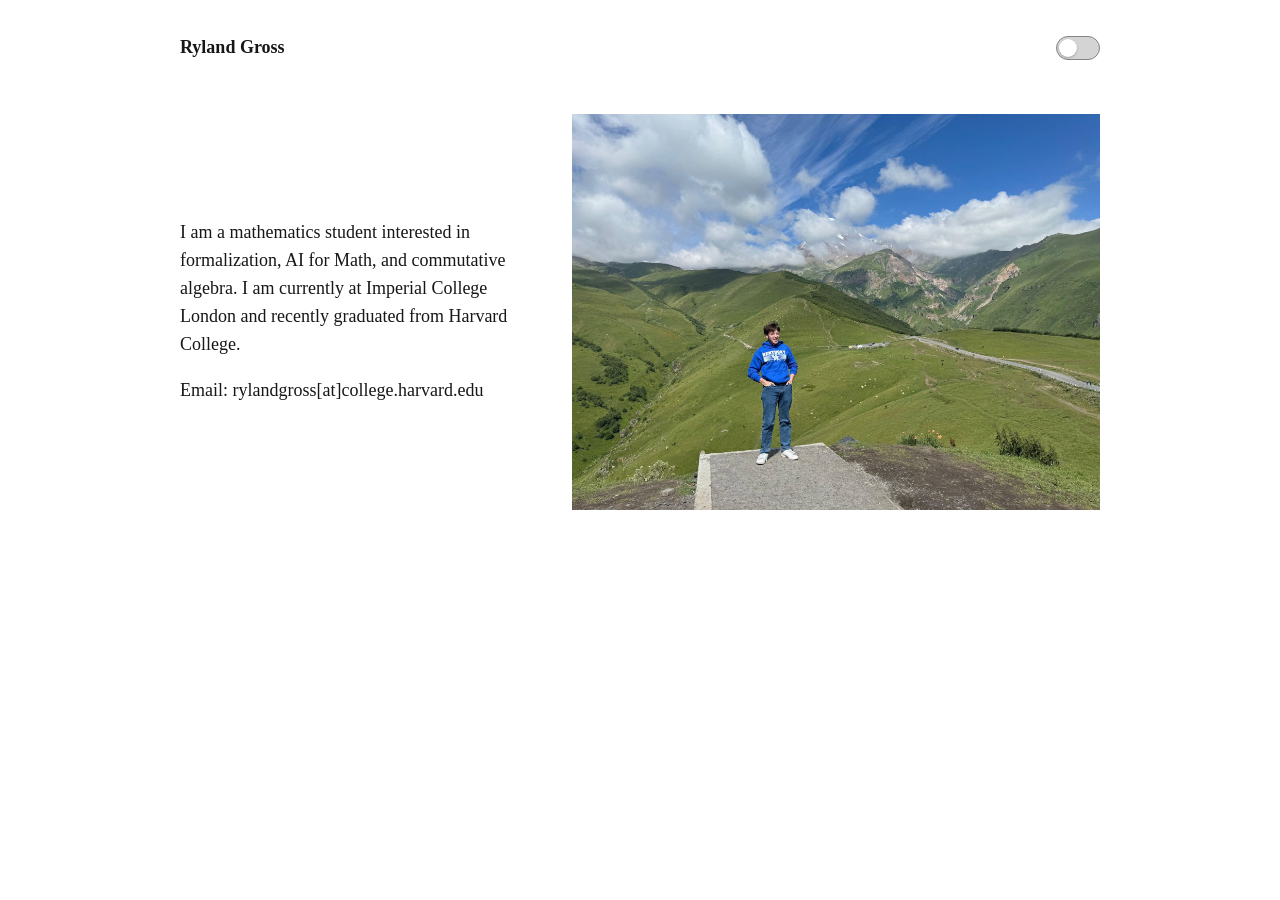
==== commit bda3abe7: "ring" ====
--- a/index.html
+++ b/index.html
@@ -5,7 +5,7 @@
   <meta name="viewport" content="width=device-width, initial-scale=1" />
   <meta name="description" content="Ryland Gross is a mathematics student interested in formalization, AI for Math, and commutative algebra." />
   <title>Ryland Gross</title>
-  <link rel="stylesheet" href="styles.css?v=20261121b" />
+  <link rel="stylesheet" href="styles.css?v=20261121c" />
   <script>
     (() => {
       let savedTheme = null;
@@ -32,9 +32,13 @@
     </header>
 
     <main class="home-layout">
-      <p>
-        I am a mathematics student interested in formalization, AI for Math, and commutative algebra.
-      </p>
+      <div class="home-intro">
+        <p>
+          I am a mathematics student interested in formalization, AI for Math, and commutative algebra.
+          I am currently at Imperial College London and recently graduated from Harvard College.
+        </p>
+        <p>Email: rylandgross[at]college.harvard.edu</p>
+      </div>
       <img class="profile-photo" src="kazbegi.jpg" width="2048" height="1536" alt="Ryland Gross standing in a mountain valley near Kazbegi" />
     </main>
   </div>
--- a/styles.css
+++ b/styles.css
@@ -1,64 +1,57 @@
 :root {
   color-scheme: light;
-  --background: #f8f5ed;
-  --text: #17130d;
+  --background: #ffffff;
+  --text: #171717;
   --link: #392f85;
-  --link-hover: #7d271f;
-  --muted: #645e55;
-  --toggle-track: #d6cfc3;
-  --toggle-border: #9c9488;
-  --toggle-thumb: #fffdf8;
+  --link-hover: #5546ad;
+  --muted: #5e5e5e;
+  --toggle-track: #d4d4d4;
+  --toggle-border: #858585;
+  --toggle-thumb: #ffffff;
+  --calendar-grid: #dddddd;
+  --calendar-grid-minor: #ebebeb;
+  --calendar-surface: #ffffff;
+  --calendar-event: #d6d6d6;
+  --calendar-event-text: #222222;
+  --calendar-now: #4220d8;
 }
 
 html[data-theme="dark"] {
   color-scheme: dark;
-  --background: #181613;
-  --text: #f0ece4;
+  --background: #181818;
+  --text: #f0f0f0;
   --link: #beb7ff;
-  --link-hover: #ffb5a9;
-  --muted: #b5ada1;
-  --toggle-track: #55504a;
-  --toggle-border: #918a80;
-  --toggle-thumb: #f0ece4;
-  --calendar-grid: #49443e;
-  --calendar-grid-minor: #37332f;
-  --calendar-surface: #211e1a;
-  --calendar-event: #d8d5d2;
-  --calendar-event-text: #24211f;
-  --calendar-now: #4220d8;
+  --link-hover: #dedaff;
+  --muted: #b5b5b5;
+  --toggle-track: #525252;
+  --toggle-border: #909090;
+  --toggle-thumb: #f0f0f0;
+  --calendar-grid: #474747;
+  --calendar-grid-minor: #353535;
+  --calendar-surface: #202020;
+  --calendar-now: #a89aff;
 }
 
 @media (prefers-color-scheme: dark) {
   html:not([data-theme]) {
     color-scheme: dark;
-    --background: #181613;
-    --text: #f0ece4;
+    --background: #181818;
+    --text: #f0f0f0;
     --link: #beb7ff;
-    --link-hover: #ffb5a9;
-    --muted: #b5ada1;
-    --toggle-track: #55504a;
-    --toggle-border: #918a80;
-    --toggle-thumb: #f0ece4;
-    --calendar-grid: #49443e;
-    --calendar-grid-minor: #37332f;
-    --calendar-surface: #211e1a;
-    --calendar-event: #d8d5d2;
-    --calendar-event-text: #24211f;
-    --calendar-now: #4220d8;
+    --link-hover: #dedaff;
+    --muted: #b5b5b5;
+    --toggle-track: #525252;
+    --toggle-border: #909090;
+    --toggle-thumb: #f0f0f0;
+    --calendar-grid: #474747;
+    --calendar-grid-minor: #353535;
+    --calendar-surface: #202020;
+    --calendar-now: #a89aff;
   }
 
   html:not([data-theme]) .theme-toggle-thumb {
     transform: translateX(20px);
   }
-}
-
-:root {
-  --calendar-grid: #dedbd4;
-  --calendar-grid-minor: #ebe8e2;
-  --calendar-surface: #fffdf8;
-  --calendar-event: #d8d5d2;
-  --calendar-event-text: #24211f;
-  --calendar-now: #4220d8;
 }
 
 * {
@@ -154,8 +147,8 @@
   align-items: center;
 }
 
-.home-layout p {
-  margin: 0;
+.home-intro p:last-child {
+  margin-bottom: 0;
 }
 
 .profile-photo {
@@ -294,7 +287,7 @@
   flex-direction: column;
   overflow: hidden;
   padding: 5px 6px;
-  border-left: 4px solid #6e6a66;
+  border-left: 4px solid #6b6b6b;
   border-radius: 4px;
   background: var(--calendar-event);
   color: var(--calendar-event-text);
